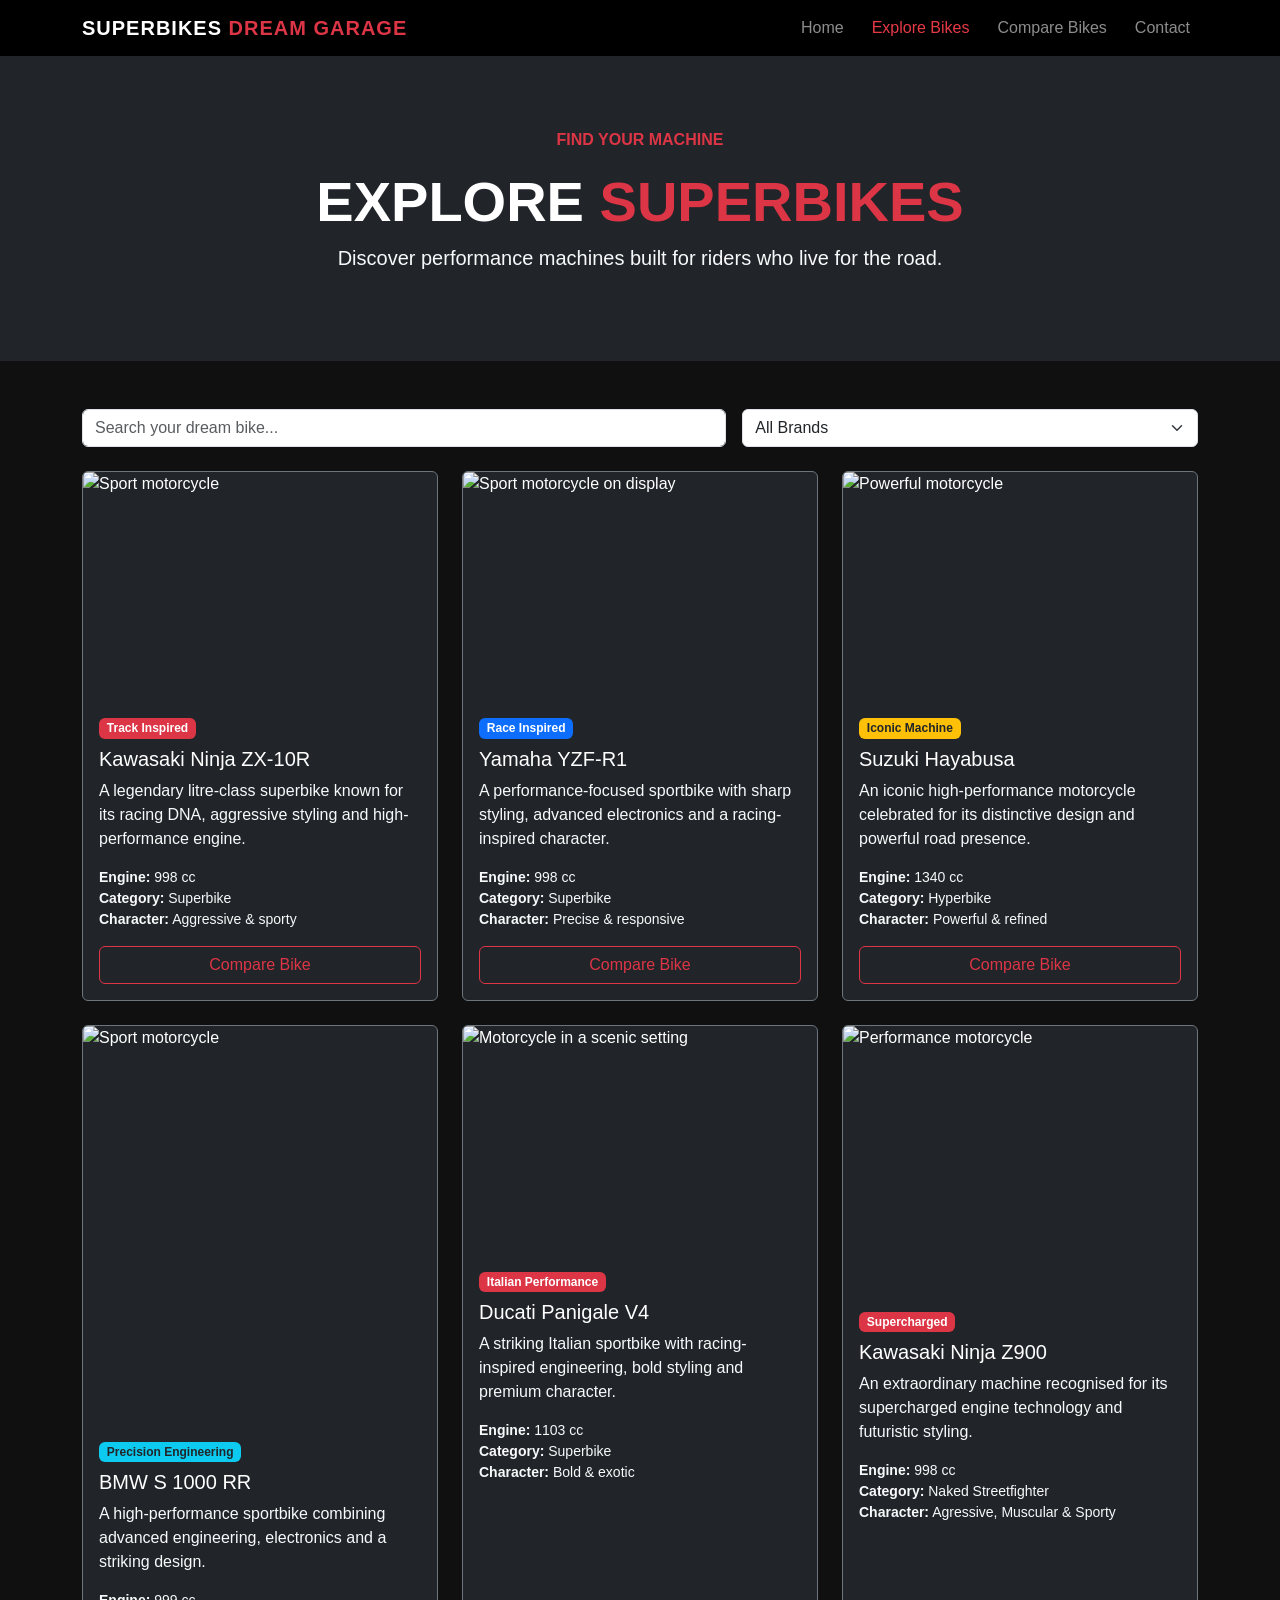
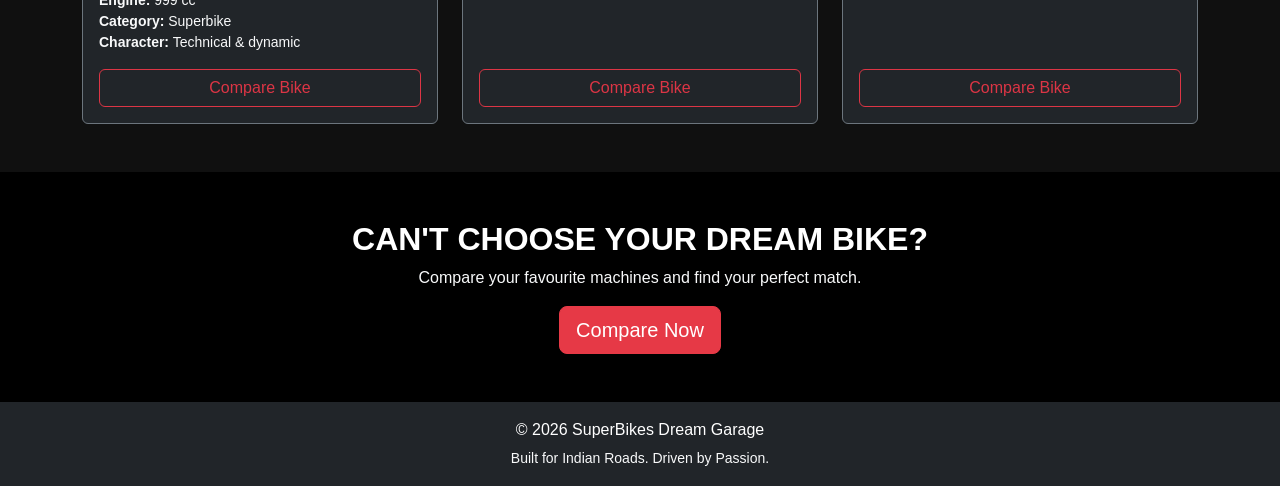
==== bikes.html @ 8fc91a26 "Add files via upload" ====
<!DOCTYPE html>
<html lang="en">
<head>
    <meta charset="UTF-8">
    <meta name="viewport" content="width=device-width, initial-scale=1.0">
    <title>Explore Bikes | SuperBikes Dream Garage</title>

    <!-- Bootstrap CSS -->
    <link href="https://cdn.jsdelivr.net/npm/bootstrap@5.3.3/dist/css/bootstrap.min.css"
          rel="stylesheet">

    <!-- Your Custom CSS -->
    <link rel="stylesheet" href="css/style.css">
</head>
<body>

<!-- NAVBAR -->
<nav class="navbar navbar-expand-lg navbar-dark bg-black sticky-top">
    <div class="container">
        <a class="navbar-brand fw-bold" href="index.html">
            SUPERBIKES <span class="text-danger">DREAM GARAGE</span>
        </a>

        <button class="navbar-toggler" type="button"
                data-bs-toggle="collapse" data-bs-target="#mainNavbar"
                aria-controls="mainNavbar" aria-expanded="false"
                aria-label="Toggle navigation">
            <span class="navbar-toggler-icon"></span>
        </button>

        <div class="collapse navbar-collapse" id="mainNavbar">
            <ul class="navbar-nav ms-auto">
                <li class="nav-item">
                    <a class="nav-link" href="index.html">Home</a>
                </li>
                <li class="nav-item">
                    <a class="nav-link active" href="bikes.html">Explore Bikes</a>
                </li>
                <li class="nav-item">
                    <a class="nav-link" href="compare.html">Compare Bikes</a>
                </li>
                <li class="nav-item">
                    <a class="nav-link" href="contact.html">Contact</a>
                </li>
            </ul>
        </div>
    </div>
</nav>

<!-- PAGE HERO -->
<section class="container-fluid bg-dark text-white text-center py-5">
    <div class="container py-4">
        <p class="text-danger fw-bold text-uppercase">Find Your Machine</p>
        <h1 class="display-4 fw-bold">EXPLORE <span class="text-danger">SUPERBIKES</span></h1>
        <p class="lead text-light">
            Discover performance machines built for riders who live for the road.
        </p>
    </div>
</section>

<!-- SEARCH AND FILTER -->
<section class="container py-5">
    <div class="row g-3 mb-4">
        <div class="col-md-7">
            <input type="text" id="bikeSearch" class="form-control"
                   placeholder="Search your dream bike..."
                   aria-label="Search bikes">
        </div>

        <div class="col-md-5">
            <select id="bikeFilter" class="form-select" aria-label="Filter bikes by brand">
                <option value="all">All Brands</option>
                <option value="kawasaki">Kawasaki</option>
                <option value="yamaha">Yamaha</option>
                <option value="suzuki">Suzuki</option>
                <option value="bmw">BMW</option>
                <option value="ducati">Ducati</option>
            </select>
        </div>
    </div>

    <!-- BIKE CARDS -->
    <div class="row g-4" id="bikeList">

        <!-- Kawasaki ZX-10R -->
        <div class="col-md-6 col-lg-4 bike-item" data-brand="kawasaki">
            <div class="card h-100 bg-dark text-white border-secondary">
                <img src="https://images.unsplash.com/photo-1558981806-ec527fa84c39?auto=format&fit=crop&w=900&q=80"
                     class="card-img-top" alt="Sport motorcycle"
                     style="height:230px; object-fit:cover;">

                <div class="card-body d-flex flex-column">
                    <span class="badge bg-danger align-self-start mb-2">Track Inspired</span>
                    <h5 class="card-title">Kawasaki Ninja ZX-10R</h5>
                    <p class="card-text text-light">
                        A legendary litre-class superbike known for its racing
                        DNA, aggressive styling and high-performance engine.
                    </p>
                    <ul class="list-unstyled small text-light">
                        <li><strong>Engine:</strong> 998 cc</li>
                        <li><strong>Category:</strong> Superbike</li>
                        <li><strong>Character:</strong> Aggressive &amp; sporty</li>
                    </ul>
                    <a href="compare.html" class="btn btn-outline-danger mt-auto">
                        Compare Bike
                    </a>
                </div>
            </div>
        </div>

        <!-- Yamaha R1 -->
        <div class="col-md-6 col-lg-4 bike-item" data-brand="yamaha">
            <div class="card h-100 bg-dark text-white border-secondary">
                <img src="https://images.unsplash.com/photo-1568772585407-9361f9bf3a87?auto=format&fit=crop&w=900&q=80"
                     class="card-img-top" alt="Sport motorcycle on display"
                     style="height:230px; object-fit:cover;">

                <div class="card-body d-flex flex-column">
                    <span class="badge bg-primary align-self-start mb-2">Race Inspired</span>
                    <h5 class="card-title">Yamaha YZF-R1</h5>
                    <p class="card-text text-light">
                        A performance-focused sportbike with sharp styling,
                        advanced electronics and a racing-inspired character.
                    </p>
                    <ul class="list-unstyled small text-light">
                        <li><strong>Engine:</strong> 998 cc</li>
                        <li><strong>Category:</strong> Superbike</li>
                        <li><strong>Character:</strong> Precise &amp; responsive</li>
                    </ul>
                    <a href="compare.html" class="btn btn-outline-danger mt-auto">
                        Compare Bike
                    </a>
                </div>
            </div>
        </div>

        <!-- Suzuki Hayabusa -->
        <div class="col-md-6 col-lg-4 bike-item" data-brand="suzuki">
            <div class="card h-100 bg-dark text-white border-secondary">
                <img src="https://images.unsplash.com/photo-1558981403-c5f9899a28bc?auto=format&fit=crop&w=900&q=80"
                     class="card-img-top" alt="Powerful motorcycle"
                     style="height:230px; object-fit:cover;">

                <div class="card-body d-flex flex-column">
                    <span class="badge bg-warning text-dark align-self-start mb-2">Iconic Machine</span>
                    <h5 class="card-title">Suzuki Hayabusa</h5>
                    <p class="card-text text-light">
                        An iconic high-performance motorcycle celebrated for
                        its distinctive design and powerful road presence.
                    </p>
                    <ul class="list-unstyled small text-light">
                        <li><strong>Engine:</strong> 1340 cc</li>
                        <li><strong>Category:</strong> Hyperbike</li>
                        <li><strong>Character:</strong> Powerful &amp; refined</li>
                    </ul>
                    <a href="compare.html" class="btn btn-outline-danger mt-auto">
                        Compare Bike
                    </a>
                </div>
            </div>
        </div>

        <!-- BMW S 1000 RR -->
        <div class="col-md-6 col-lg-4 bike-item" data-brand="bmw">
            <div class="card h-100 bg-dark text-white border-secondary">
                <img src="https://images.unsplash.com/photo-1609630875171-b1321377ee65?auto=format&fit=crop&w=900&q=80"
                     class="card-img-top" alt="Sport motorcycle"
                     style="height:400px; object-fit:cover;">

                <div class="card-body d-flex flex-column">
                    <span class="badge bg-info text-dark align-self-start mb-2">Precision Engineering</span>
                    <h5 class="card-title">BMW S 1000 RR</h5>
                    <p class="card-text text-light">
                        A high-performance sportbike combining advanced
                        engineering, electronics and a striking design.
                    </p>
                    <ul class="list-unstyled small text-light">
                        <li><strong>Engine:</strong> 999 cc</li>
                        <li><strong>Category:</strong> Superbike</li>
                        <li><strong>Character:</strong> Technical &amp; dynamic</li>
                    </ul>
                    <a href="compare.html" class="btn btn-outline-danger mt-auto">
                        Compare Bike
                    </a>
                </div>
            </div>
        </div>

        <!-- Ducati Panigale V4 -->
        <div class="col-md-6 col-lg-4 bike-item" data-brand="ducati">
            <div class="card h-100 bg-dark text-white border-secondary">
                <img src="https://images.unsplash.com/photo-1449426468159-d96dbf08f19f?auto=format&fit=crop&w=900&q=80"
                     class="card-img-top" alt="Motorcycle in a scenic setting"
                     style="height:230px; object-fit:cover;">

                <div class="card-body d-flex flex-column">
                    <span class="badge bg-danger align-self-start mb-2">Italian Performance</span>
                    <h5 class="card-title">Ducati Panigale V4</h5>
                    <p class="card-text text-light">
                        A striking Italian sportbike with racing-inspired
                        engineering, bold styling and premium character.
                    </p>
                    <ul class="list-unstyled small text-light">
                        <li><strong>Engine:</strong> 1103 cc</li>
                        <li><strong>Category:</strong> Superbike</li>
                        <li><strong>Character:</strong> Bold &amp; exotic</li>
                    </ul>
                    <a href="compare.html" class="btn btn-outline-danger mt-auto">
                        Compare Bike
                    </a>
                </div>
            </div>
        </div>

        <!-- Kawasaki Ninja H2 -->
        <div class="col-md-6 col-lg-4 bike-item" data-brand="kawasaki">
            <div class="card h-100 bg-dark text-white border-secondary">
                <img src="https://images5.1000ps.net/images_bikekat/2025/6-Kawasaki/1507-Z900/009-638665662879005334-kawasaki-z900.jpg"
                     class="card-img-top" alt="Performance motorcycle"
                     style="height:270px; object-fit:cover;">

                <div class="card-body d-flex flex-column">
                    <span class="badge bg-danger align-self-start mb-2">Supercharged</span>
                    <h5 class="card-title">Kawasaki Ninja Z900</h5>
                    <p class="card-text text-light">
                        An extraordinary machine recognised for its
                        supercharged engine technology and futuristic styling.
                    </p>
                    <ul class="list-unstyled small text-light">
                        <li><strong>Engine:</strong> 998 cc</li>
                        <li><strong>Category:</strong> Naked Streetfighter </li>
                        <li><strong>Character:</strong> Agressive, Muscular & Sporty</li>
                    </ul>
                    <a href="compare.html" class="btn btn-outline-danger mt-auto">
                        Compare Bike
                    </a>
                </div>
            </div>
        </div>

    </div>

    <p id="noResults" class="text-center text-danger mt-4 d-none">
        No bikes found. Try another search or brand.
    </p>
</section>

<!-- CALL TO ACTION -->
<section class="container-fluid bg-black text-white text-center py-5">
    <div class="container">
        <h2 class="fw-bold">CAN'T CHOOSE YOUR DREAM BIKE?</h2>
        <p class="text-light">
            Compare your favourite machines and find your perfect match.
        </p>
        <a href="compare.html" class="btn btn-danger btn-lg">
            Compare Now
        </a>
    </div>
</section>

<!-- FOOTER -->
<footer class="bg-dark text-white text-center py-3">
    <p class="mb-1">&copy; 2026 SuperBikes Dream Garage</p>
    <small class="text-light">Built for Indian Roads. Driven by Passion.</small>
</footer>

<!-- Bootstrap JS -->
<script src="https://cdn.jsdelivr.net/npm/bootstrap@5.3.3/dist/js/bootstrap.bundle.min.js"></script>

<!-- Search and Filter -->
<script>
    const searchInput = document.getElementById("bikeSearch");
    const filterSelect = document.getElementById("bikeFilter");
    const bikeItems = document.querySelectorAll(".bike-item");
    const noResults = document.getElementById("noResults");

    function filterBikes() {
        const searchText = searchInput.value.toLowerCase().trim();
        const selectedBrand = filterSelect.value;
        let visibleCount = 0;

        bikeItems.forEach(function (bike) {
            const brand = bike.dataset.brand;
            const bikeText = bike.textContent.toLowerCase();

            const matchesSearch = bikeText.includes(searchText);
            const matchesBrand =
                selectedBrand === "all" || brand === selectedBrand;

            if (matchesSearch && matchesBrand) {
                bike.classList.remove("d-none");
                visibleCount++;
            } else {
                bike.classList.add("d-none");
            }
        });

        noResults.classList.toggle("d-none", visibleCount !== 0);
    }

    searchInput.addEventListener("input", filterBikes);
    filterSelect.addEventListener("change", filterBikes);
</script>

</body>
</html>
---- css/style.css ----
/* GENERAL SETTINGS */
:root {
    --bg-dark: #101010;
    --bg-card: #1b1b1b;
    --accent-red: #e63946;
    --text-white: #f5f5f5;
    --text-muted: #b4b4b4;
}

* {
    box-sizing: border-box;
}

body {
    margin: 0;
    background: var(--bg-dark);
    color: var(--text-white);
    font-family: Arial, Helvetica, sans-serif;
}

a {
    text-decoration: none;
}

.text-red {
    color: var(--accent-red);
}

.brand-accent {
    color: var(--accent-red);
}

/* NAVIGATION */
.garage-nav {
    background: #101010;
    border-bottom: 1px solid #303030;
    padding: 18px 0;
}

.navbar-brand {
    letter-spacing: 1px;
}

.nav-link {
    margin-left: 12px;
    transition: color 0.3s ease;
}

.nav-link:hover,
.nav-link.active {
    color: var(--accent-red) !important;
}

/* HERO SECTION */
.hero-section {
    min-height: 80vh;
    position: relative;
    display: flex;
    align-items: center;
    background:
        linear-gradient(90deg,
            rgba(0, 0, 0, 0.95) 0%,
            rgba(0, 0, 0, 0.75) 48%,
            rgba(0, 0, 0, 0.2) 100%),
        url("https://images.unsplash.com/photo-1558981806-ec527fa84c39?auto=format&fit=crop&w=1800&q=90")
        center 55% / cover no-repeat;
}

.min-vh-75 {
    min-height: 70vh;
}

.hero-content {
    padding-top: 60px;
    padding-bottom: 60px;
}

.eyebrow {
    color: var(--accent-red);
    font-size: 0.8rem;
    font-weight: bold;
    letter-spacing: 3px;
    margin-bottom: 20px;
}

.hero-section h1 {
    font-size: clamp(2.8rem, 6vw, 5.5rem);
    line-height: 1.05;
    font-weight: 900;
    letter-spacing: -2px;
}

.hero-description {
    max-width: 520px;
    color: #d0d0d0;
    line-height: 1.8;
    margin: 25px 0 30px;
}

.btn-danger {
    background: var(--accent-red);
    border-color: var(--accent-red);
}

.btn-danger:hover {
    background: #bd2634;
    border-color: #bd2634;
    transform: translateY(-2px);
}

.btn {
    transition: all 0.25s ease;
}

.hero-bottom {
    display: flex;
    justify-content: space-between;
    padding: 18px 0;
    border-top: 1px solid #777;
    font-size: 0.72rem;
    letter-spacing: 2px;
    color: #ddd;
}

/* CONTENT SECTIONS */
.section-padding {
    padding: 90px 0;
}

.section-title {
    font-size: clamp(2rem, 4vw, 3.2rem);
    font-weight: 800;
    line-height: 1.15;
}

.section-description {
    color: var(--text-muted);
    line-height: 1.8;
    max-width: 620px;
}

/* FEATURE CARDS */
.feature-card {
    height: 100%;
    background: var(--bg-card);
    border: 1px solid #333;
    padding: 30px;
    transition: transform 0.3s, border-color 0.3s;
}

.feature-card:hover {
    transform: translateY(-7px);
    border-color: var(--accent-red);
}

.feature-icon {
    color: var(--accent-red);
    font-size: 2rem;
    font-weight: 900;
    margin-bottom: 25px;
}

.feature-card h3 {
    font-size: 1.35rem;
    font-weight: bold;
}

.feature-card p {
    color: var(--text-muted);
    line-height: 1.7;
    margin: 18px 0;
}

.feature-card a {
    color: var(--accent-red);
    font-size: 0.8rem;
    font-weight: bold;
    letter-spacing: 1px;
}

/* FEATURED BIKE */
.featured-section {
    padding: 80px 0;
    background: #171717;
}

.featured-image {
    width: 100%;
    height: 420px;
    object-fit: cover;
    border-radius: 5px;
}

/* FOOTER */
.garage-footer {
    padding: 25px 0;
    background: #090909;
    border-top: 1px solid #303030;
    color: #999;
    font-size: 0.8rem;
}

/* MOBILE RESPONSIVENESS */
@media (max-width: 767px) {
    .hero-section {
        min-height: auto;
        background-position: 60% center;
    }

    .hero-section h1 {
        letter-spacing: -1px;
    }

    .hero-content {
        padding-top: 75px;
        padding-bottom: 65px;
    }

    .hero-section .btn {
        margin: 5px 0;
        font-size: 0.85rem;
    }

    .hero-section .btn-outline-light {
        margin-left: 0 !important;
    }

    .hero-bottom {
        gap: 12px;
        font-size: 0.58rem;
        letter-spacing: 1px;
    }

    .section-padding,
    .featured-section {
        padding: 55px 0;
    }

    .featured-image {
        height: 280px;
    }
}
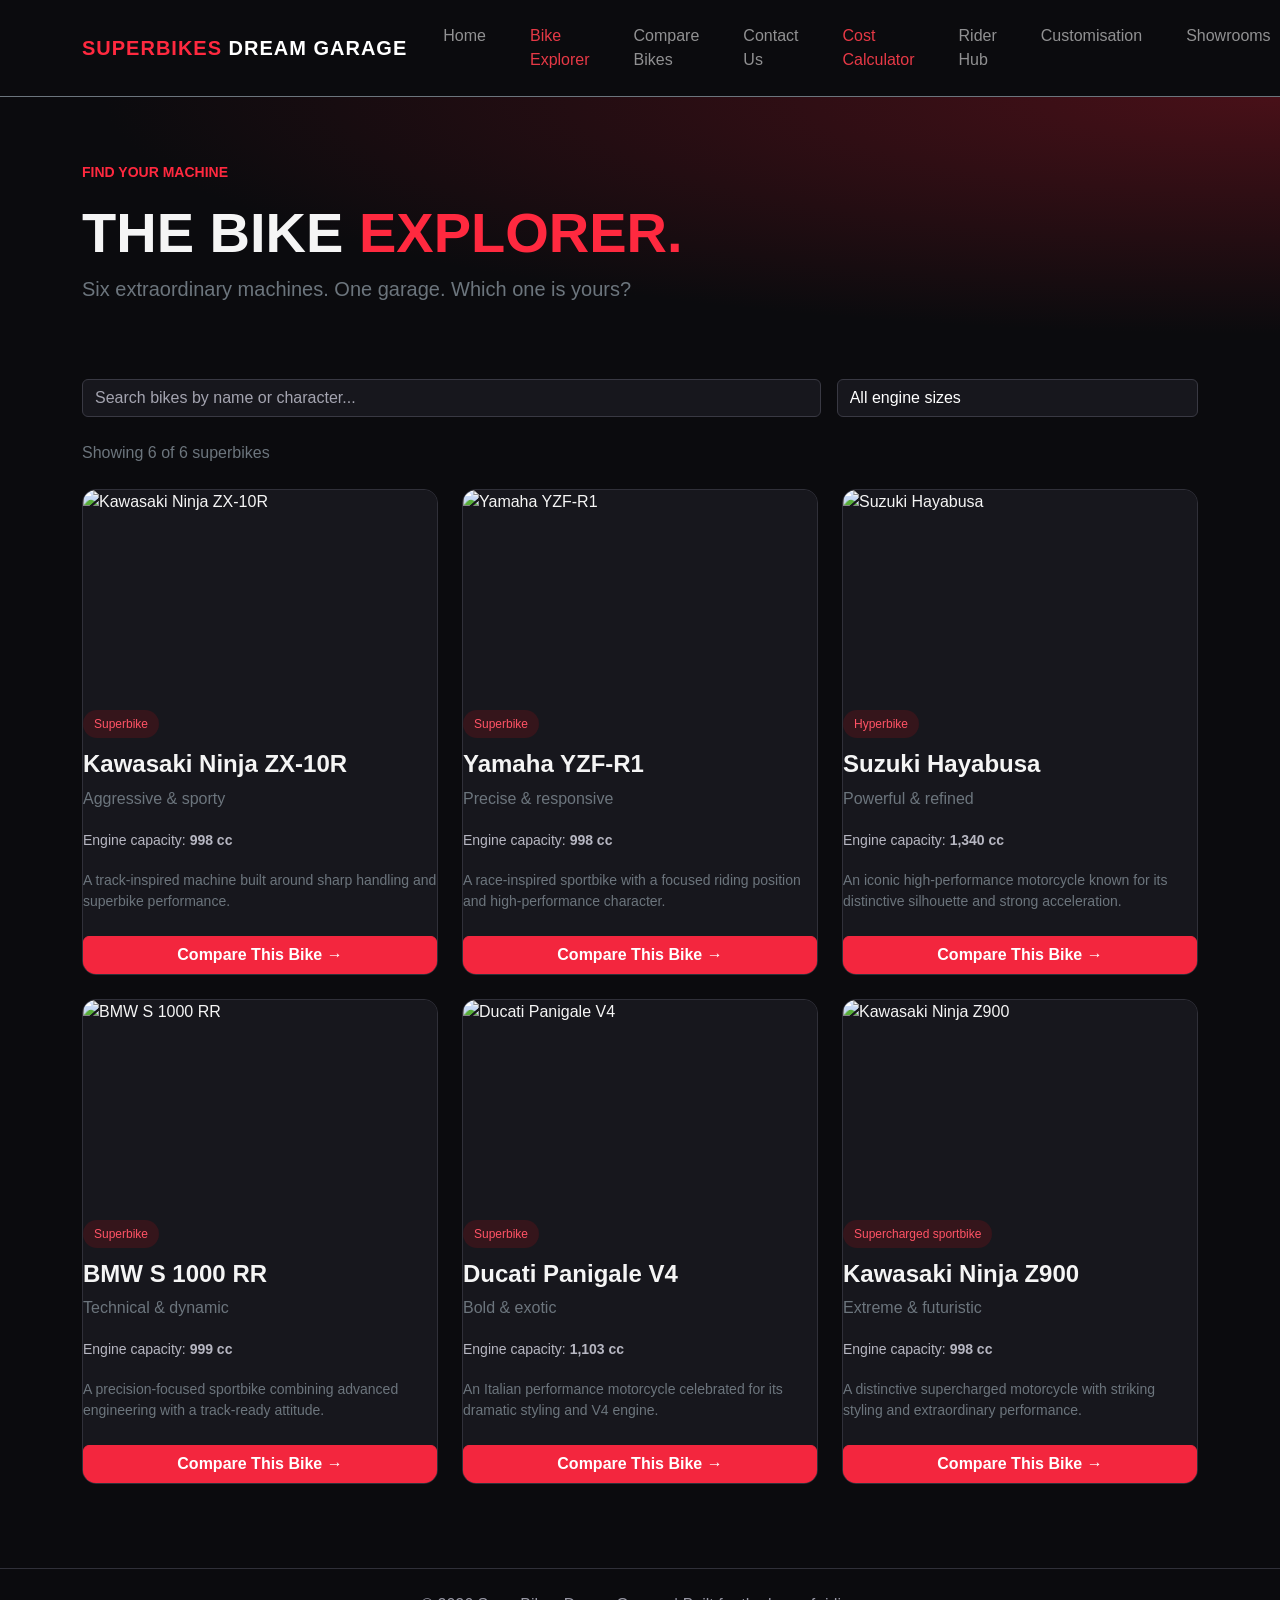
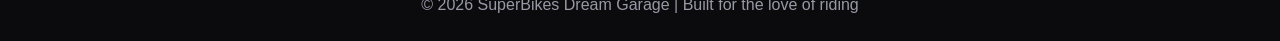
==== commit c02072a6: "Add files via upload" ====
--- a/bikes.html
+++ b/bikes.html
@@ -2,306 +2,319 @@
 <!DOCTYPE html>
 <html lang="en">
 <head>
-    <meta charset="UTF-8">
-    <meta name="viewport" content="width=device-width, initial-scale=1.0">
-    <title>Explore Bikes | SuperBikes Dream Garage</title>
-
-    <!-- Bootstrap CSS -->
-    <link href="https://cdn.jsdelivr.net/npm/bootstrap@5.3.3/dist/css/bootstrap.min.css"
-          rel="stylesheet">
-
-    <!-- Your Custom CSS -->
-    <link rel="stylesheet" href="css/style.css">
+  <meta charset="UTF-8">
+  <meta name="viewport" content="width=device-width, initial-scale=1.0">
+  <title>Bike Explorer | SuperBikes Dream Garage</title>
+
+  <link href="https://cdn.jsdelivr.net/npm/bootstrap@5.3.3/dist/css/bootstrap.min.css" rel="stylesheet">
+  <link rel="stylesheet" href="css/style.css">
+
+  <style>
+    body {
+      background: #0b0b0e;
+      color: #f5f5f5;
+      font-family: Arial, sans-serif;
+    }
+
+    .explorer-hero {
+      padding: 65px 0 35px;
+      background: radial-gradient(ellipse at top right, #481018, #0b0b0e 65%);
+    }
+
+    .accent { color: #ff293f; }
+
+    .bike-card {
+      background: #17171d;
+      border: 1px solid #303039;
+      border-radius: 14px;
+      overflow: hidden;
+      height: 100%;
+      transition: transform .25s, border-color .25s;
+    }
+
+    .bike-card:hover {
+      transform: translateY(-6px);
+      border-color: #ff293f;
+    }
+
+    .
+    .bike-image {
+       width: 100%;
+       height: 140px;
+       object-fit: contain;
+       background-color: #17171d;
+       display: block;
+    } 
+
+    }
+
+    .bike-card .card-body { padding: 22px; }
+
+    .bike-tag {
+      display: inline-block;
+      background: #35151b;
+      color: #ff5365;
+      border-radius: 20px;
+      padding: 5px 11px;
+      font-size: 12px;
+      margin-bottom: 12px;
+    }
+
+    .bike-specs {
+      color: #b7b7c2;
+      font-size: 14px;
+      line-height: 1.9;
+    }
+
+    .btn-red {
+      background: #f3263e;
+      border: 1px solid #f3263e;
+      color: white;
+      font-weight: bold;
+    }
+
+    .btn-red:hover {
+      background: #cf172d;
+      border-color: #cf172d;
+      color: white;
+    }
+
+    .search-box, .filter-box {
+      background: #17171d;
+      color: white;
+      border: 1px solid #393943;
+    }
+
+    .search-box::placeholder { color: #a4a4b0; }
+
+    .search-box:focus, .filter-box:focus {
+      background: #17171d;
+      color: white;
+      border-color: #ff293f;
+      box-shadow: 0 0 0 .2rem #ff293f25;
+    }
+
+    .filter-box option { background: #17171d; }
+
+    .site-footer {
+      border-top: 1px solid #303039;
+      color: #9999a6;
+      padding: 24px 0;
+      margin-top: 60px;
+    }
+    
+
+.bike-card img.bike-image {
+  width: 100% !important;
+  height: 220px !important;
+  max-height: 220px !important;
+  object-fit: contain !important;
+  display: block !important;
+  background-color: #17171d;
+}
+
+
+  </style>
 </head>
+
 <body>
 
-<!-- NAVBAR -->
-<nav class="navbar navbar-expand-lg navbar-dark bg-black sticky-top">
+  <!-- Navigation -->
+  <nav class="navbar navbar-expand-lg navbar-dark border-bottom border-secondary">
+    <div class="container py-2">
+      <a class="navbar-brand fw-bold" href="index.html">
+        <span class="accent">SUPERBIKES</span> DREAM GARAGE
+      </a>
+
+      <button class="navbar-toggler" type="button"
+        data-bs-toggle="collapse" data-bs-target="#mainNav"
+        aria-controls="mainNav" aria-expanded="false"
+        aria-label="Toggle navigation">
+        <span class="navbar-toggler-icon"></span>
+      </button>
+
+      <div class="collapse navbar-collapse" id="mainNav">
+        <ul class="navbar-nav ms-auto gap-lg-3">
+          <li class="nav-item"><a class="nav-link" href="index.html">Home</a></li>
+          <li class="nav-item"><a class="nav-link active" href="bikes.html">Bike Explorer</a></li>
+          <li class="nav-item"><a class="nav-link" href="compare.html">Compare Bikes</a></li>
+          <li class="nav-item"><a class="nav-link" href="contact.html">Contact Us</a></li>
+          <li class="nav-item"><a class="nav-link active" href="cost-calculator.html">Cost Calculator</a></li>
+<li class="nav-item">
+  <a class="nav-link" href="community.html">Rider Hub</a>
+</li>
+<li class="nav-item">
+  <a class="nav-link" href="customizer.html">Customisation</a>
+</li>
+<li class="nav-item">
+  <a class="nav-link" href="showrooms.html">Showrooms</a>
+</li>
+
+        </ul>
+      </div>
+    </div>
+  </nav>
+
+  <!-- Hero -->
+  <header class="explorer-hero">
     <div class="container">
-        <a class="navbar-brand fw-bold" href="index.html">
-            SUPERBIKES <span class="text-danger">DREAM GARAGE</span>
-        </a>
-
-        <button class="navbar-toggler" type="button"
-                data-bs-toggle="collapse" data-bs-target="#mainNavbar"
-                aria-controls="mainNavbar" aria-expanded="false"
-                aria-label="Toggle navigation">
-            <span class="navbar-toggler-icon"></span>
-        </button>
-
-        <div class="collapse navbar-collapse" id="mainNavbar">
-            <ul class="navbar-nav ms-auto">
-                <li class="nav-item">
-                    <a class="nav-link" href="index.html">Home</a>
-                </li>
-                <li class="nav-item">
-                    <a class="nav-link active" href="bikes.html">Explore Bikes</a>
-                </li>
-                <li class="nav-item">
-                    <a class="nav-link" href="compare.html">Compare Bikes</a>
-                </li>
-                <li class="nav-item">
-                    <a class="nav-link" href="contact.html">Contact</a>
-                </li>
-            </ul>
+      <p class="accent fw-bold small">FIND YOUR MACHINE</p>
+      <h1 class="display-4 fw-bold">THE BIKE <span class="accent">EXPLORER.</span></h1>
+      <p class="text-secondary fs-5">
+        Six extraordinary machines. One garage. Which one is yours?
+      </p>
+    </div>
+  </header>
+
+  <!-- Search and filter -->
+  <main class="container py-4">
+    <div class="row g-3 mb-4">
+      <div class="col-md-8">
+        <input type="search" id="bikeSearch" class="form-control search-box"
+          placeholder="Search bikes by name or character..."
+          aria-label="Search bikes">
+      </div>
+      <div class="col-md-4">
+        <select id="bikeFilter" class="form-select filter-box"
+          aria-label="Filter by engine size">
+          <option value="all">All engine sizes</option>
+          <option value="998">998 cc</option>
+          <option value="999">999 cc</option>
+          <option value="1103">1103 cc</option>
+          <option value="1340">1340 cc</option>
+        </select>
+      </div>
+    </div>
+
+    <p id="resultCount" class="text-secondary mb-4">
+      Showing 6 superbikes
+    </p>
+
+    <!-- Bike cards are generated by JavaScript -->
+    <div class="row g-4" id="bikeGrid"></div>
+
+    <div id="noResults" class="text-center py-5 d-none">
+      <h3>No bikes found</h3>
+      <p class="text-secondary">Try another search or engine size.</p>
+    </div>
+  </main>
+
+  <footer class="site-footer text-center">
+    <div class="container">
+      © 2026 SuperBikes Dream Garage | Built for the love of riding
+    </div>
+  </footer>
+
+  <script>
+    const bikes = [
+      {
+        name: "Kawasaki Ninja ZX-10R",
+        cc: 998,
+        type: "Superbike",
+        character: "Aggressive & sporty",
+        image: "https://www.bikewale.com/n/cw/ec/210061/ninja-zx-10r-right-side-view-2.png?isig=0",
+        description: "A track-inspired machine built around sharp handling and superbike performance."
+      },
+      {
+        name: "Yamaha YZF-R1",
+        cc: 998,
+        type: "Superbike",
+        character: "Precise & responsive",
+        image: "https://cdn.bikedekho.com/processedimages/yamaha/yamaha-yzf-r1/source/yamaha-yzf-r16985ce1926789.jpg",
+        description: "A race-inspired sportbike with a focused riding position and high-performance character."
+      },
+      {
+        name: "Suzuki Hayabusa",
+        cc: 1340,
+        type: "Hyperbike",
+        character: "Powerful & refined",
+        image: "https://encrypted-tbn0.gstatic.com/images?q=tbn:ANd9GcSKcz6HRVxn7re4ONd_zEiQ6yKXdqODr62RjuSebzAwz4DOa24tR_ZqA78&s=10",
+        description: "An iconic high-performance motorcycle known for its distinctive silhouette and strong acceleration."
+      },
+      {
+        name: "BMW S 1000 RR",
+        cc: 999,
+        type: "Superbike",
+        character: "Technical & dynamic",
+        image: "https://cdn.bikedekho.com/processedimages/bmw/2025-s-1000-rr/source/2025-s-1000-rr6916c9b642ce5.jpg",
+        description: "A precision-focused sportbike combining advanced engineering with a track-ready attitude."
+      },
+      {
+        name: "Ducati Panigale V4",
+        cc: 1103,
+        type: "Superbike",
+        character: "Bold & exotic",
+        image: "https://cdn.bikedekho.com/processedimages/ducati/2025-panigale-v4/source/2025-panigale-v4695b53a0830a8.jpg",
+        description: "An Italian performance motorcycle celebrated for its dramatic styling and V4 engine."
+      },
+      {
+        name: "Kawasaki Ninja Z900",
+        cc: 998,
+        type: "Supercharged sportbike",
+        character: "Extreme & futuristic",
+        image: "https://5.imimg.com/data5/AP/LU/GLADMIN-68154388/kawasaki-z900-bike-500x500.jpg",
+        description: "A distinctive supercharged motorcycle with striking styling and extraordinary performance."
+      }
+    ];
+
+    const grid = document.getElementById("bikeGrid");
+    const search = document.getElementById("bikeSearch");
+    const filter = document.getElementById("bikeFilter");
+    const count = document.getElementById("resultCount");
+    const noResults = document.getElementById("noResults");
+      
+function renderBikes() {
+  const searchText = search.value.trim().toLowerCase();
+  const selectedType = filter.value;
+
+  const filtered = bikes.filter(bike => {
+    const matchesSearch =
+      bike.name.toLowerCase().includes(searchText) ||
+      bike.type.toLowerCase().includes(searchText) ||
+      bike.character.toLowerCase().includes(searchText);
+
+    const matchesType =
+      selectedType === "all" || bike.type === selectedType;
+
+    return matchesSearch && matchesType;
+  });
+
+  grid.innerHTML = filtered.map(bike => `
+    <div class="col-md-6 col-xl-4">
+      <article class="bike-card">
+        <img
+          src="${bike.image}"
+          alt="${bike.name}"
+          class="bike-image"
+          loading="lazy"
+          onerror="this.onerror=null;this.src='https://placehold.co/900x550/17171d/ff293f?text=Superbike';"
+        >
+        <div class="card-body">
+          <span class="bike-tag">${bike.type}</span>
+          <h3 class="h4 fw-bold">${bike.name}</h3>
+          <p class="text-secondary">${bike.character}</p>
+          <div class="bike-specs mb-3">
+            <div>Engine capacity: <strong>${bike.cc.toLocaleString("en-IN")} cc</strong></div>
+          </div>
+          <p class="text-secondary small">${bike.description}</p>
+          <a href="compare.html" class="btn btn-red w-100 mt-2">
+            Compare This Bike →
+          </a>
         </div>
-    </div>
-</nav>
-
-<!-- PAGE HERO -->
-<section class="container-fluid bg-dark text-white text-center py-5">
-    <div class="container py-4">
-        <p class="text-danger fw-bold text-uppercase">Find Your Machine</p>
-        <h1 class="display-4 fw-bold">EXPLORE <span class="text-danger">SUPERBIKES</span></h1>
-        <p class="lead text-light">
-            Discover performance machines built for riders who live for the road.
-        </p>
-    </div>
-</section>
-
-<!-- SEARCH AND FILTER -->
-<section class="container py-5">
-    <div class="row g-3 mb-4">
-        <div class="col-md-7">
-            <input type="text" id="bikeSearch" class="form-control"
-                   placeholder="Search your dream bike..."
-                   aria-label="Search bikes">
-        </div>
-
-        <div class="col-md-5">
-            <select id="bikeFilter" class="form-select" aria-label="Filter bikes by brand">
-                <option value="all">All Brands</option>
-                <option value="kawasaki">Kawasaki</option>
-                <option value="yamaha">Yamaha</option>
-                <option value="suzuki">Suzuki</option>
-                <option value="bmw">BMW</option>
-                <option value="ducati">Ducati</option>
-            </select>
-        </div>
-    </div>
-
-    <!-- BIKE CARDS -->
-    <div class="row g-4" id="bikeList">
-
-        <!-- Kawasaki ZX-10R -->
-        <div class="col-md-6 col-lg-4 bike-item" data-brand="kawasaki">
-            <div class="card h-100 bg-dark text-white border-secondary">
-                <img src="https://images.unsplash.com/photo-1558981806-ec527fa84c39?auto=format&fit=crop&w=900&q=80"
-                     class="card-img-top" alt="Sport motorcycle"
-                     style="height:230px; object-fit:cover;">
-
-                <div class="card-body d-flex flex-column">
-                    <span class="badge bg-danger align-self-start mb-2">Track Inspired</span>
-                    <h5 class="card-title">Kawasaki Ninja ZX-10R</h5>
-                    <p class="card-text text-light">
-                        A legendary litre-class superbike known for its racing
-                        DNA, aggressive styling and high-performance engine.
-                    </p>
-                    <ul class="list-unstyled small text-light">
-                        <li><strong>Engine:</strong> 998 cc</li>
-                        <li><strong>Category:</strong> Superbike</li>
-                        <li><strong>Character:</strong> Aggressive &amp; sporty</li>
-                    </ul>
-                    <a href="compare.html" class="btn btn-outline-danger mt-auto">
-                        Compare Bike
-                    </a>
-                </div>
-            </div>
-        </div>
-
-        <!-- Yamaha R1 -->
-        <div class="col-md-6 col-lg-4 bike-item" data-brand="yamaha">
-            <div class="card h-100 bg-dark text-white border-secondary">
-                <img src="https://images.unsplash.com/photo-1568772585407-9361f9bf3a87?auto=format&fit=crop&w=900&q=80"
-                     class="card-img-top" alt="Sport motorcycle on display"
-                     style="height:230px; object-fit:cover;">
-
-                <div class="card-body d-flex flex-column">
-                    <span class="badge bg-primary align-self-start mb-2">Race Inspired</span>
-                    <h5 class="card-title">Yamaha YZF-R1</h5>
-                    <p class="card-text text-light">
-                        A performance-focused sportbike with sharp styling,
-                        advanced electronics and a racing-inspired character.
-                    </p>
-                    <ul class="list-unstyled small text-light">
-                        <li><strong>Engine:</strong> 998 cc</li>
-                        <li><strong>Category:</strong> Superbike</li>
-                        <li><strong>Character:</strong> Precise &amp; responsive</li>
-                    </ul>
-                    <a href="compare.html" class="btn btn-outline-danger mt-auto">
-                        Compare Bike
-                    </a>
-                </div>
-            </div>
-        </div>
-
-        <!-- Suzuki Hayabusa -->
-        <div class="col-md-6 col-lg-4 bike-item" data-brand="suzuki">
-            <div class="card h-100 bg-dark text-white border-secondary">
-                <img src="https://images.unsplash.com/photo-1558981403-c5f9899a28bc?auto=format&fit=crop&w=900&q=80"
-                     class="card-img-top" alt="Powerful motorcycle"
-                     style="height:230px; object-fit:cover;">
-
-                <div class="card-body d-flex flex-column">
-                    <span class="badge bg-warning text-dark align-self-start mb-2">Iconic Machine</span>
-                    <h5 class="card-title">Suzuki Hayabusa</h5>
-                    <p class="card-text text-light">
-                        An iconic high-performance motorcycle celebrated for
-                        its distinctive design and powerful road presence.
-                    </p>
-                    <ul class="list-unstyled small text-light">
-                        <li><strong>Engine:</strong> 1340 cc</li>
-                        <li><strong>Category:</strong> Hyperbike</li>
-                        <li><strong>Character:</strong> Powerful &amp; refined</li>
-                    </ul>
-                    <a href="compare.html" class="btn btn-outline-danger mt-auto">
-                        Compare Bike
-                    </a>
-                </div>
-            </div>
-        </div>
-
-        <!-- BMW S 1000 RR -->
-        <div class="col-md-6 col-lg-4 bike-item" data-brand="bmw">
-            <div class="card h-100 bg-dark text-white border-secondary">
-                <img src="https://images.unsplash.com/photo-1609630875171-b1321377ee65?auto=format&fit=crop&w=900&q=80"
-                     class="card-img-top" alt="Sport motorcycle"
-                     style="height:400px; object-fit:cover;">
-
-                <div class="card-body d-flex flex-column">
-                    <span class="badge bg-info text-dark align-self-start mb-2">Precision Engineering</span>
-                    <h5 class="card-title">BMW S 1000 RR</h5>
-                    <p class="card-text text-light">
-                        A high-performance sportbike combining advanced
-                        engineering, electronics and a striking design.
-                    </p>
-                    <ul class="list-unstyled small text-light">
-                        <li><strong>Engine:</strong> 999 cc</li>
-                        <li><strong>Category:</strong> Superbike</li>
-                        <li><strong>Character:</strong> Technical &amp; dynamic</li>
-                    </ul>
-                    <a href="compare.html" class="btn btn-outline-danger mt-auto">
-                        Compare Bike
-                    </a>
-                </div>
-            </div>
-        </div>
-
-        <!-- Ducati Panigale V4 -->
-        <div class="col-md-6 col-lg-4 bike-item" data-brand="ducati">
-            <div class="card h-100 bg-dark text-white border-secondary">
-                <img src="https://images.unsplash.com/photo-1449426468159-d96dbf08f19f?auto=format&fit=crop&w=900&q=80"
-                     class="card-img-top" alt="Motorcycle in a scenic setting"
-                     style="height:230px; object-fit:cover;">
-
-                <div class="card-body d-flex flex-column">
-                    <span class="badge bg-danger align-self-start mb-2">Italian Performance</span>
-                    <h5 class="card-title">Ducati Panigale V4</h5>
-                    <p class="card-text text-light">
-                        A striking Italian sportbike with racing-inspired
-                        engineering, bold styling and premium character.
-                    </p>
-                    <ul class="list-unstyled small text-light">
-                        <li><strong>Engine:</strong> 1103 cc</li>
-                        <li><strong>Category:</strong> Superbike</li>
-                        <li><strong>Character:</strong> Bold &amp; exotic</li>
-                    </ul>
-                    <a href="compare.html" class="btn btn-outline-danger mt-auto">
-                        Compare Bike
-                    </a>
-                </div>
-            </div>
-        </div>
-
-        <!-- Kawasaki Ninja H2 -->
-        <div class="col-md-6 col-lg-4 bike-item" data-brand="kawasaki">
-            <div class="card h-100 bg-dark text-white border-secondary">
-                <img src="https://images5.1000ps.net/images_bikekat/2025/6-Kawasaki/1507-Z900/009-638665662879005334-kawasaki-z900.jpg"
-                     class="card-img-top" alt="Performance motorcycle"
-                     style="height:270px; object-fit:cover;">
-
-                <div class="card-body d-flex flex-column">
-                    <span class="badge bg-danger align-self-start mb-2">Supercharged</span>
-                    <h5 class="card-title">Kawasaki Ninja Z900</h5>
-                    <p class="card-text text-light">
-                        An extraordinary machine recognised for its
-                        supercharged engine technology and futuristic styling.
-                    </p>
-                    <ul class="list-unstyled small text-light">
-                        <li><strong>Engine:</strong> 998 cc</li>
-                        <li><strong>Category:</strong> Naked Streetfighter </li>
-                        <li><strong>Character:</strong> Agressive, Muscular & Sporty</li>
-                    </ul>
-                    <a href="compare.html" class="btn btn-outline-danger mt-auto">
-                        Compare Bike
-                    </a>
-                </div>
-            </div>
-        </div>
-
-    </div>
-
-    <p id="noResults" class="text-center text-danger mt-4 d-none">
-        No bikes found. Try another search or brand.
-    </p>
-</section>
-
-<!-- CALL TO ACTION -->
-<section class="container-fluid bg-black text-white text-center py-5">
-    <div class="container">
-        <h2 class="fw-bold">CAN'T CHOOSE YOUR DREAM BIKE?</h2>
-        <p class="text-light">
-            Compare your favourite machines and find your perfect match.
-        </p>
-        <a href="compare.html" class="btn btn-danger btn-lg">
-            Compare Now
-        </a>
-    </div>
-</section>
-
-<!-- FOOTER -->
-<footer class="bg-dark text-white text-center py-3">
-    <p class="mb-1">&copy; 2026 SuperBikes Dream Garage</p>
-    <small class="text-light">Built for Indian Roads. Driven by Passion.</small>
-</footer>
-
-<!-- Bootstrap JS -->
-<script src="https://cdn.jsdelivr.net/npm/bootstrap@5.3.3/dist/js/bootstrap.bundle.min.js"></script>
-
-<!-- Search and Filter -->
-<script>
-    const searchInput = document.getElementById("bikeSearch");
-    const filterSelect = document.getElementById("bikeFilter");
-    const bikeItems = document.querySelectorAll(".bike-item");
-    const noResults = document.getElementById("noResults");
-
-    function filterBikes() {
-        const searchText = searchInput.value.toLowerCase().trim();
-        const selectedBrand = filterSelect.value;
-        let visibleCount = 0;
-
-        bikeItems.forEach(function (bike) {
-            const brand = bike.dataset.brand;
-            const bikeText = bike.textContent.toLowerCase();
-
-            const matchesSearch = bikeText.includes(searchText);
-            const matchesBrand =
-                selectedBrand === "all" || brand === selectedBrand;
-
-            if (matchesSearch && matchesBrand) {
-                bike.classList.remove("d-none");
-                visibleCount++;
-            } else {
-                bike.classList.add("d-none");
-            }
-        });
-
-        noResults.classList.toggle("d-none", visibleCount !== 0);
-    }
-
-    searchInput.addEventListener("input", filterBikes);
-    filterSelect.addEventListener("change", filterBikes);
-</script>
-
+      </article>
+    </div>
+  `).join("");
+
+  count.textContent = `Showing ${filtered.length} of ${bikes.length} superbikes`;
+  noResults.classList.toggle("d-none", filtered.length !== 0);
+}
+
+    search.addEventListener("input", renderBikes);
+    filter.addEventListener("change", renderBikes);
+
+    renderBikes();
+  </script>
+
+  <script src="https://cdn.jsdelivr.net/npm/bootstrap@5.3.3/dist/js/bootstrap.bundle.min.js"></script>
 </body>
 </html>
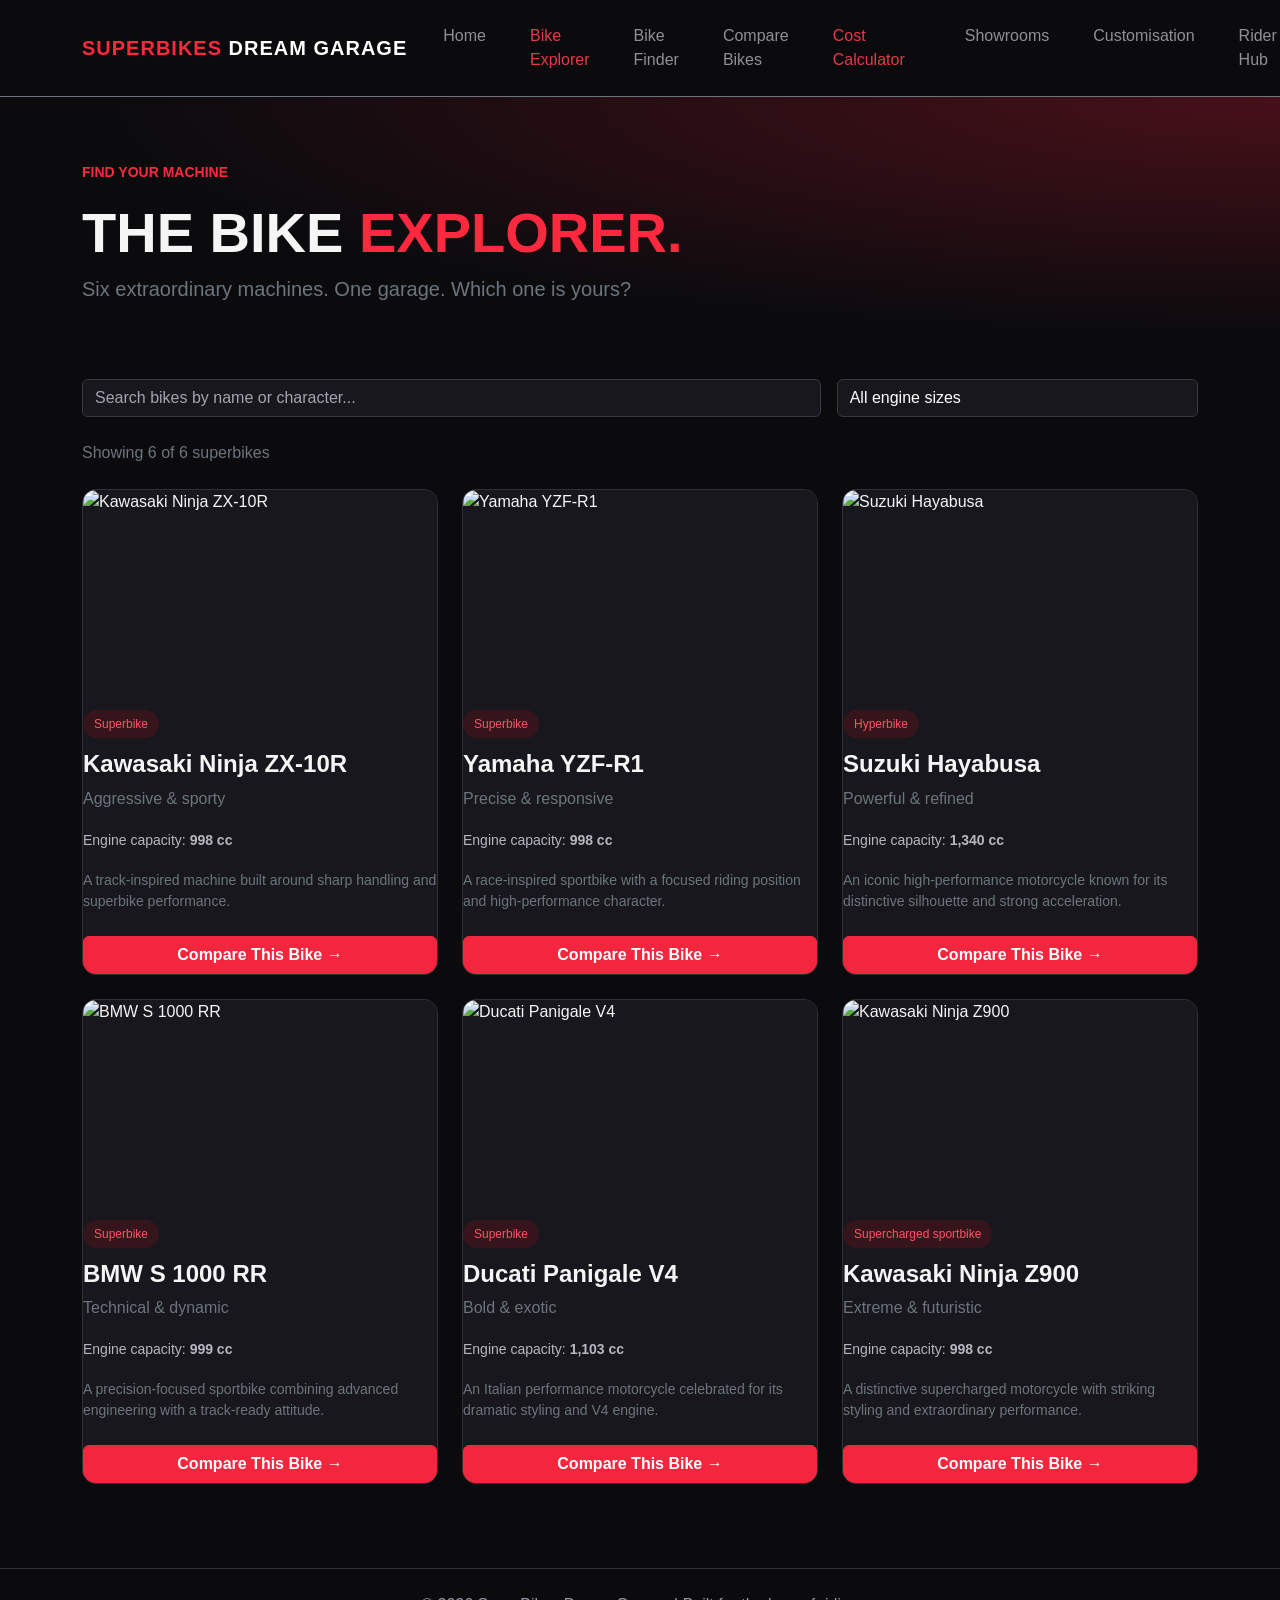
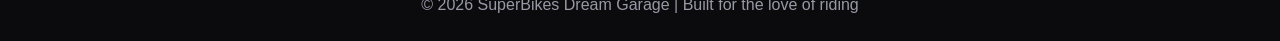
==== commit fb322ac3: "Add files via upload Update website files and fix login page" ====
--- a/bikes.html
+++ b/bikes.html
@@ -137,18 +137,21 @@
         <ul class="navbar-nav ms-auto gap-lg-3">
           <li class="nav-item"><a class="nav-link" href="index.html">Home</a></li>
           <li class="nav-item"><a class="nav-link active" href="bikes.html">Bike Explorer</a></li>
+          <li class="nav-item"><a class="nav-link" href="finder.html">Bike Finder</a></li>
           <li class="nav-item"><a class="nav-link" href="compare.html">Compare Bikes</a></li>
-          <li class="nav-item"><a class="nav-link" href="contact.html">Contact Us</a></li>
           <li class="nav-item"><a class="nav-link active" href="cost-calculator.html">Cost Calculator</a></li>
 <li class="nav-item">
-  <a class="nav-link" href="community.html">Rider Hub</a>
+    <li class="nav-item">
+  <a class="nav-link" href="showrooms.html">Showrooms</a>
 </li>
 <li class="nav-item">
   <a class="nav-link" href="customizer.html">Customisation</a>
 </li>
-<li class="nav-item">
-  <a class="nav-link" href="showrooms.html">Showrooms</a>
+  <a class="nav-link" href="community.html">Rider Hub</a>
 </li>
+<li class="nav-item"><a class="nav-link" href="contact.html">Contact Us</a></li>
+
+
 
         </ul>
       </div>
